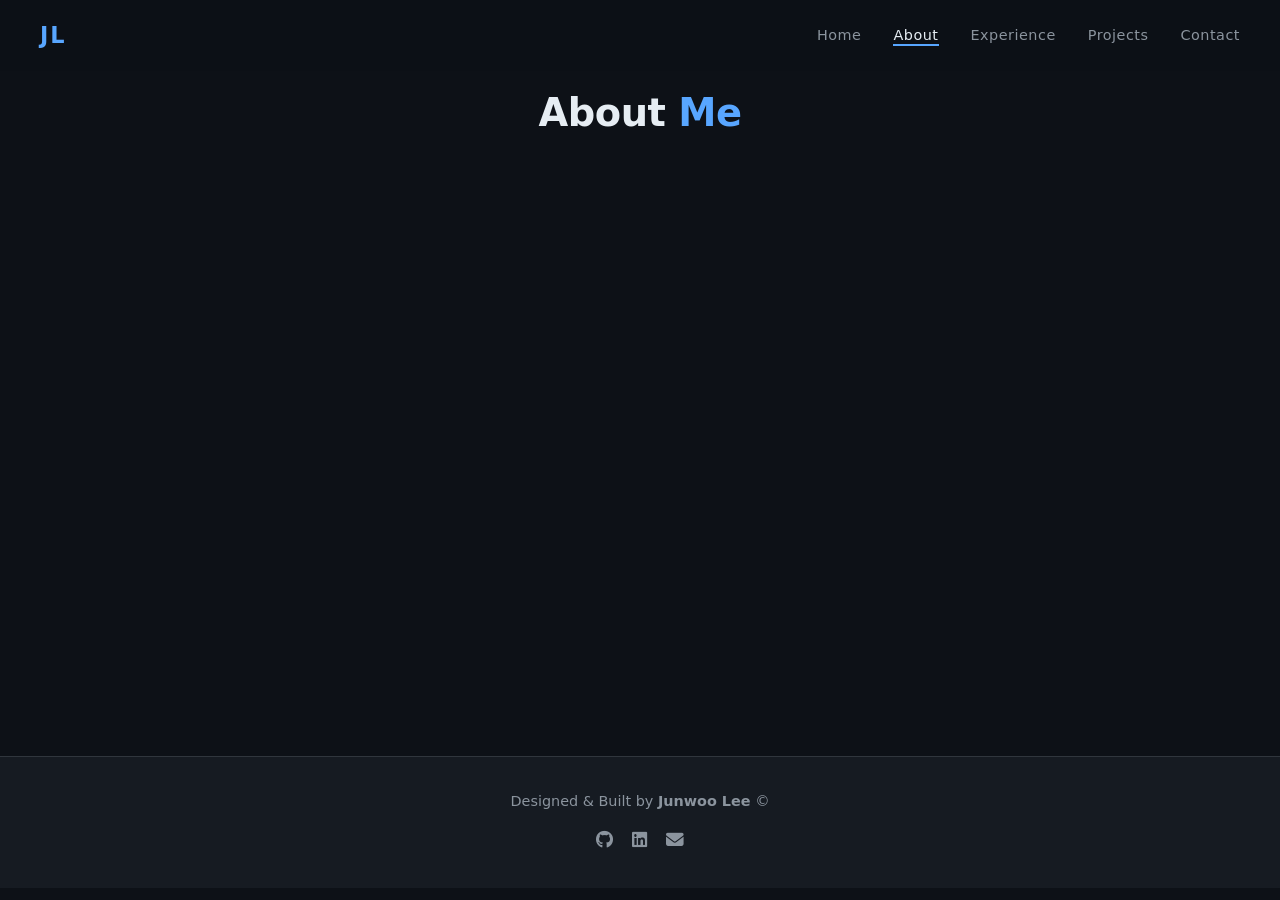
==== about.html @ 46d51d2d "Refactor to multi-page layout (about, experience, projects, contact)" ====
<!DOCTYPE html>
<html lang="en">
  <head>
    <meta charset="UTF-8" />
    <meta name="viewport" content="width=device-width, initial-scale=1.0" />
    <title>Junwoo Lee | About</title>
    <link rel="stylesheet" href="style.css" />
    <link
      rel="stylesheet"
      href="https://cdnjs.cloudflare.com/ajax/libs/font-awesome/6.5.0/css/all.min.css"
    />
  </head>
  <body>
    <!-- ──────────────── NAVBAR ──────────────── -->
    <nav id="navbar">
      <div class="nav-logo">JL</div>
      <ul class="nav-links">
        <li><a href="index.html">Home</a></li>
        <li><a href="about.html">About</a></li>
        <li><a href="experience.html">Experience</a></li>
        <li><a href="projects.html">Projects</a></li>
        <li><a href="contact.html">Contact</a></li>
      </ul>
      <button class="hamburger" id="hamburger" aria-label="Toggle menu">
        <span></span><span></span><span></span>
      </button>
    </nav>

    <!-- ──────────────── PAGE CONTENT ──────────────── -->
    <main class="page">
      <div class="container">
        <h2 class="section-title">About <span>Me</span></h2>
        <div class="about-grid reveal">
          <div class="about-avatar">
            <!-- Replace the div below with an <img> once you have a photo:      -->
            <!-- <img src="images/profile.jpg" alt="Junwoo Lee" class="avatar-img" /> -->
            <div class="avatar-placeholder">
              <i class="fa-solid fa-user"></i>
            </div>
            <a href="#" class="btn btn-primary btn-sm">Download Resume</a>
          </div>
          <div class="about-text">
            <p>
              I'm a software engineer with a passion for building products that
              live on the web. I enjoy working across the full stack, from
              designing intuitive UIs to engineering robust back-end services.
            </p>
            <p>
              When I'm not coding, you'll find me exploring new technologies,
              contributing to open-source projects, or hiking with my camera.
            </p>
            <div class="skills">
              <h3>Technologies I Work With</h3>
              <ul class="skills-list">
                <li>Python</li>
                <li>JavaScript / TypeScript</li>
                <li>React</li>
                <li>Node.js</li>
                <li>Java</li>
                <li>SQL / PostgreSQL</li>
                <li>Docker</li>
                <li>Git / CI-CD</li>
              </ul>
            </div>
          </div>
        </div>
      </div>
    </main>

    <!-- ──────────────── FOOTER ──────────────── -->
    <footer>
      <p>
        Designed &amp; Built by <strong>Junwoo Lee</strong> &copy;
        <span id="year"></span>
      </p>
      <div class="footer-socials">
        <a href="https://github.com/ericlee913" target="_blank"
          ><i class="fa-brands fa-github"></i
        ></a>
        <a href="https://linkedin.com/in/junwoolee" target="_blank"
          ><i class="fa-brands fa-linkedin"></i
        ></a>
        <a href="mailto:junwoo@example.com"
          ><i class="fa-solid fa-envelope"></i
        ></a>
      </div>
    </footer>

    <script src="script.js"></script>
  </body>
</html>
---- style.css ----
/* ════════════════════════════════════════
   ROOT & RESET
════════════════════════════════════════ */
:root {
  --bg:        #0d1117;
  --bg-alt:    #161b22;
  --card:      #1c2333;
  --border:    #30363d;
  --accent:    #58a6ff;
  --accent2:   #bc8cff;
  --text:      #e6edf3;
  --text-muted:#8b949e;
  --success:   #3fb950;
  --radius:    12px;
  --shadow:    0 4px 24px rgba(0,0,0,0.4);
  --transition:0.3s ease;
  --font:      'Segoe UI', system-ui, sans-serif;
}

*, *::before, *::after { box-sizing: border-box; margin: 0; padding: 0; }

html { scroll-behavior: smooth; font-size: 16px; }

body {
  font-family: var(--font);
  background: var(--bg);
  color: var(--text);
  line-height: 1.7;
  overflow-x: hidden;
}

a { color: var(--accent); text-decoration: none; transition: color var(--transition); }
a:hover { color: var(--accent2); }
ul { list-style: none; }
img { max-width: 100%; display: block; }

/* ════════════════════════════════════════
   UTILITIES
════════════════════════════════════════ */
.container {
  max-width: 1100px;
  margin: 0 auto;
  padding: 0 2rem;
}

.section { padding: 6rem 0; }
.section-alt { background: var(--bg-alt); }

.section-title {
  font-size: clamp(1.8rem, 4vw, 2.4rem);
  font-weight: 700;
  margin-bottom: 3rem;
  text-align: center;
  letter-spacing: -0.5px;
}
.section-title span { color: var(--accent); }

/* Buttons */
.btn {
  display: inline-flex;
  align-items: center;
  gap: 0.5rem;
  padding: 0.75rem 1.75rem;
  border-radius: 8px;
  font-weight: 600;
  font-size: 0.95rem;
  cursor: pointer;
  transition: all var(--transition);
  border: 2px solid transparent;
}
.btn-primary {
  background: var(--accent);
  color: #000;
}
.btn-primary:hover {
  background: transparent;
  border-color: var(--accent);
  color: var(--accent);
}
.btn-outline {
  background: transparent;
  border-color: var(--accent);
  color: var(--accent);
}
.btn-outline:hover {
  background: var(--accent);
  color: #000;
}
.btn-sm { padding: 0.5rem 1.2rem; font-size: 0.85rem; }

/* Reveal animation */
.reveal {
  opacity: 0;
  transform: translateY(30px);
  transition: opacity 0.6s ease, transform 0.6s ease;
}
.reveal.visible {
  opacity: 1;
  transform: translateY(0);
}

/* ════════════════════════════════════════
   NAVBAR
════════════════════════════════════════ */
#navbar {
  position: fixed;
  top: 0; left: 0; right: 0;
  z-index: 1000;
  display: flex;
  align-items: center;
  justify-content: space-between;
  padding: 1rem 2.5rem;
  background: rgba(13, 17, 23, 0.85);
  backdrop-filter: blur(10px);
  border-bottom: 1px solid transparent;
  transition: border-color var(--transition), padding var(--transition);
}
#navbar.scrolled {
  border-bottom-color: var(--border);
  padding: 0.7rem 2.5rem;
}
.nav-logo {
  font-size: 1.4rem;
  font-weight: 800;
  color: var(--accent);
  letter-spacing: 2px;
}
.nav-links {
  display: flex;
  gap: 2rem;
}
.nav-links a {
  color: var(--text-muted);
  font-weight: 500;
  font-size: 0.9rem;
  letter-spacing: 0.5px;
  position: relative;
}
.nav-links a::after {
  content: '';
  position: absolute;
  bottom: -3px; left: 0;
  width: 0; height: 2px;
  background: var(--accent);
  transition: width var(--transition);
}
.nav-links a:hover, .nav-links a.active { color: var(--text); }
.nav-links a:hover::after, .nav-links a.active::after { width: 100%; }

/* Hamburger */
.hamburger {
  display: none;
  flex-direction: column;
  gap: 5px;
  background: none;
  border: none;
  cursor: pointer;
  padding: 4px;
}
.hamburger span {
  display: block;
  width: 25px; height: 2px;
  background: var(--text);
  transition: all var(--transition);
  border-radius: 2px;
}
.hamburger.open span:nth-child(1) { transform: translateY(7px) rotate(45deg); }
.hamburger.open span:nth-child(2) { opacity: 0; }
.hamburger.open span:nth-child(3) { transform: translateY(-7px) rotate(-45deg); }

/* ════════════════════════════════════════
   HERO
════════════════════════════════════════ */
#hero {
  min-height: 100vh;
  display: flex;
  flex-direction: column;
  justify-content: center;
  align-items: flex-start;
  padding: 0 max(2rem, 8vw);
  position: relative;
  background:
    radial-gradient(ellipse 80% 60% at 50% -10%, rgba(88,166,255,0.12) 0%, transparent 70%),
    var(--bg);
}
.hero-content { max-width: 700px; }
.hero-greeting {
  color: var(--accent);
  font-size: 1.1rem;
  font-weight: 600;
  margin-bottom: 0.4rem;
  letter-spacing: 1px;
}
.hero-name {
  font-size: clamp(2.8rem, 7vw, 5rem);
  font-weight: 800;
  line-height: 1.1;
  letter-spacing: -2px;
  margin-bottom: 0.5rem;
}
.hero-title {
  font-size: clamp(1.3rem, 3vw, 2rem);
  font-weight: 500;
  color: var(--text-muted);
  min-height: 2.5rem;
  margin-bottom: 1.2rem;
}
.hero-title .cursor {
  display: inline-block;
  width: 3px;
  height: 1em;
  background: var(--accent);
  margin-left: 2px;
  animation: blink 1s step-end infinite;
  vertical-align: text-bottom;
}
@keyframes blink { 50% { opacity: 0; } }

.hero-sub {
  color: var(--text-muted);
  font-size: 1.05rem;
  max-width: 540px;
  margin-bottom: 2rem;
}
.hero-buttons { display: flex; gap: 1rem; flex-wrap: wrap; margin-bottom: 2rem; }
.hero-socials { display: flex; gap: 1.2rem; }
.hero-socials a {
  font-size: 1.4rem;
  color: var(--text-muted);
  transition: color var(--transition), transform var(--transition);
}
.hero-socials a:hover { color: var(--accent); transform: translateY(-3px); }

/* scroll hint removed — multi-page layout */

/* ════════════════════════════════════════
   MULTI-PAGE WRAPPER
════════════════════════════════════════ */
@keyframes pageIn {
  from { opacity: 0; transform: translateY(18px); }
  to   { opacity: 1; transform: translateY(0); }
}

.page {
  min-height: calc(100vh - 64px - 80px); /* viewport minus navbar & footer */
  padding: 5rem 0 4rem;
  animation: pageIn 0.45s ease both;
}

/* ════════════════════════════════════════
   ABOUT
════════════════════════════════════════ */
.about-grid {
  display: grid;
  grid-template-columns: 220px 1fr;
  gap: 4rem;
  align-items: start;
}
.about-avatar {
  display: flex;
  flex-direction: column;
  align-items: center;
  gap: 1.2rem;
}
.avatar-placeholder {
  width: 180px; height: 180px;
  border-radius: 50%;
  background: var(--card);
  border: 3px solid var(--accent);
  display: flex;
  align-items: center;
  justify-content: center;
  font-size: 5rem;
  color: var(--text-muted);
}
/* swap avatar-placeholder with <img class="avatar-img"> when you have a photo */
.avatar-img {
  width: 180px; height: 180px;
  border-radius: 50%;
  object-fit: cover;
  border: 3px solid var(--accent);
}
.about-text p { color: var(--text-muted); margin-bottom: 1rem; }
.skills h3 { font-size: 1rem; margin-bottom: 0.8rem; color: var(--text); }
.skills-list {
  display: flex;
  flex-wrap: wrap;
  gap: 0.6rem;
}
.skills-list li {
  background: var(--card);
  border: 1px solid var(--border);
  color: var(--accent);
  padding: 0.3rem 0.9rem;
  border-radius: 20px;
  font-size: 0.85rem;
  font-weight: 500;
  transition: all var(--transition);
}
.skills-list li:hover {
  background: var(--accent);
  color: #000;
  border-color: var(--accent);
}

/* ════════════════════════════════════════
   EXPERIENCE / TIMELINE
════════════════════════════════════════ */
.timeline {
  position: relative;
  padding-left: 2rem;
}
.timeline::before {
  content: '';
  position: absolute;
  left: 0; top: 0; bottom: 0;
  width: 2px;
  background: linear-gradient(to bottom, var(--accent), var(--accent2), transparent);
  border-radius: 2px;
}
.timeline-item {
  position: relative;
  margin-bottom: 2.5rem;
}
.timeline-dot {
  position: absolute;
  left: -2.45rem; top: 1.2rem;
  width: 14px; height: 14px;
  border-radius: 50%;
  background: var(--accent);
  border: 3px solid var(--bg-alt);
  box-shadow: 0 0 0 3px var(--accent);
}
.timeline-card {
  background: var(--card);
  border: 1px solid var(--border);
  border-radius: var(--radius);
  padding: 1.5rem 1.75rem;
  box-shadow: var(--shadow);
  transition: border-color var(--transition), transform var(--transition);
}
.timeline-card:hover {
  border-color: var(--accent);
  transform: translateX(4px);
}
.timeline-header {
  display: flex;
  justify-content: space-between;
  align-items: flex-start;
  flex-wrap: wrap;
  gap: 0.5rem;
  margin-bottom: 0.8rem;
}
.job-title { font-size: 1.1rem; font-weight: 700; }
.job-company { color: var(--accent); font-size: 0.9rem; margin-top: 0.2rem; }
.job-date {
  font-size: 0.82rem;
  color: var(--text-muted);
  background: var(--bg-alt);
  border: 1px solid var(--border);
  padding: 0.25rem 0.7rem;
  border-radius: 20px;
  white-space: nowrap;
}
.job-bullets {
  list-style: disc;
  padding-left: 1.2rem;
  color: var(--text-muted);
  font-size: 0.92rem;
  margin-bottom: 1rem;
}
.job-bullets li { margin-bottom: 0.4rem; }
.job-tags { display: flex; flex-wrap: wrap; gap: 0.5rem; }
.job-tags span {
  font-size: 0.78rem;
  background: rgba(88,166,255,0.1);
  color: var(--accent);
  border: 1px solid rgba(88,166,255,0.25);
  padding: 0.2rem 0.7rem;
  border-radius: 4px;
}

/* ════════════════════════════════════════
   PROJECTS
════════════════════════════════════════ */
.projects-grid {
  display: grid;
  grid-template-columns: repeat(auto-fill, minmax(260px, 1fr));
  gap: 1.5rem;
}
.project-card {
  background: var(--card);
  border: 1px solid var(--border);
  border-radius: var(--radius);
  padding: 1.5rem;
  display: flex;
  flex-direction: column;
  gap: 0.75rem;
  box-shadow: var(--shadow);
  transition: border-color var(--transition), transform var(--transition);
}
.project-card:hover {
  border-color: var(--accent);
  transform: translateY(-6px);
}
.project-top {
  display: flex;
  justify-content: space-between;
  align-items: center;
}
.project-icon { font-size: 2rem; color: var(--accent); }
.project-links { display: flex; gap: 1rem; }
.project-links a {
  font-size: 1.1rem;
  color: var(--text-muted);
  transition: color var(--transition);
}
.project-links a:hover { color: var(--accent); }
.project-card h3 { font-size: 1.05rem; font-weight: 700; }
.project-card p { color: var(--text-muted); font-size: 0.9rem; flex: 1; }
.project-tags {
  display: flex;
  flex-wrap: wrap;
  gap: 0.5rem;
  margin-top: auto;
}
.project-tags li {
  font-size: 0.78rem;
  color: var(--text-muted);
  font-family: monospace;
}
.project-tags li::before { content: '#'; color: var(--accent); margin-right: 2px; }

/* ════════════════════════════════════════
   CONTACT
════════════════════════════════════════ */
.contact-lead {
  text-align: center;
  color: var(--text-muted);
  max-width: 560px;
  margin: -1.5rem auto 3rem;
}
.contact-grid {
  display: grid;
  grid-template-columns: 1fr 1.6fr;
  gap: 3rem;
  align-items: start;
}
.contact-info { display: flex; flex-direction: column; gap: 1.5rem; }
.contact-item {
  display: flex;
  align-items: flex-start;
  gap: 1rem;
}
.contact-item > i {
  font-size: 1.3rem;
  color: var(--accent);
  margin-top: 0.15rem;
  min-width: 1.3rem;
}
.contact-item h4 { font-size: 0.85rem; color: var(--text-muted); margin-bottom: 0.15rem; }
.contact-item a, .contact-item span { font-size: 0.95rem; color: var(--text); }
.contact-item a:hover { color: var(--accent); }

/* Form */
.contact-form { display: flex; flex-direction: column; gap: 1.1rem; }
.form-group { display: flex; flex-direction: column; gap: 0.4rem; }
.form-group label { font-size: 0.85rem; color: var(--text-muted); font-weight: 500; }
.form-group input,
.form-group textarea {
  background: var(--card);
  border: 1px solid var(--border);
  border-radius: 8px;
  padding: 0.7rem 1rem;
  color: var(--text);
  font-size: 0.95rem;
  font-family: var(--font);
  resize: vertical;
  transition: border-color var(--transition);
  outline: none;
}
.form-group input:focus,
.form-group textarea:focus { border-color: var(--accent); }
.form-note {
  font-size: 0.85rem;
  color: var(--success);
  min-height: 1.2rem;
}

/* ════════════════════════════════════════
   FOOTER
════════════════════════════════════════ */
footer {
  background: var(--bg-alt);
  border-top: 1px solid var(--border);
  padding: 2rem;
  text-align: center;
  display: flex;
  flex-direction: column;
  align-items: center;
  gap: 0.8rem;
}
footer p { color: var(--text-muted); font-size: 0.9rem; }
.footer-socials { display: flex; gap: 1.2rem; }
.footer-socials a { color: var(--text-muted); font-size: 1.1rem; transition: color var(--transition); }
.footer-socials a:hover { color: var(--accent); }

/* ════════════════════════════════════════
   RESPONSIVE
════════════════════════════════════════ */
@media (max-width: 768px) {
  .hamburger { display: flex; }
  .nav-links {
    display: none;
    position: absolute;
    top: 100%; left: 0; right: 0;
    flex-direction: column;
    background: var(--bg-alt);
    border-top: 1px solid var(--border);
    padding: 1.5rem 2rem;
    gap: 1.2rem;
  }
  .nav-links.open { display: flex; }
  .nav-links a { font-size: 1rem; }

  #hero { padding: 0 1.5rem; }
  .hero-buttons { flex-direction: column; align-items: flex-start; }

  .about-grid {
    grid-template-columns: 1fr;
    gap: 2rem;
    text-align: center;
  }
  .about-avatar { align-items: center; }
  .skills-list { justify-content: center; }

  .timeline { padding-left: 1.5rem; }
  .timeline-dot { left: -1.9rem; }
  .timeline-header { flex-direction: column; }

  .contact-grid { grid-template-columns: 1fr; }
}

@media (max-width: 480px) {
  .section { padding: 4rem 0; }
  .projects-grid { grid-template-columns: 1fr; }
}
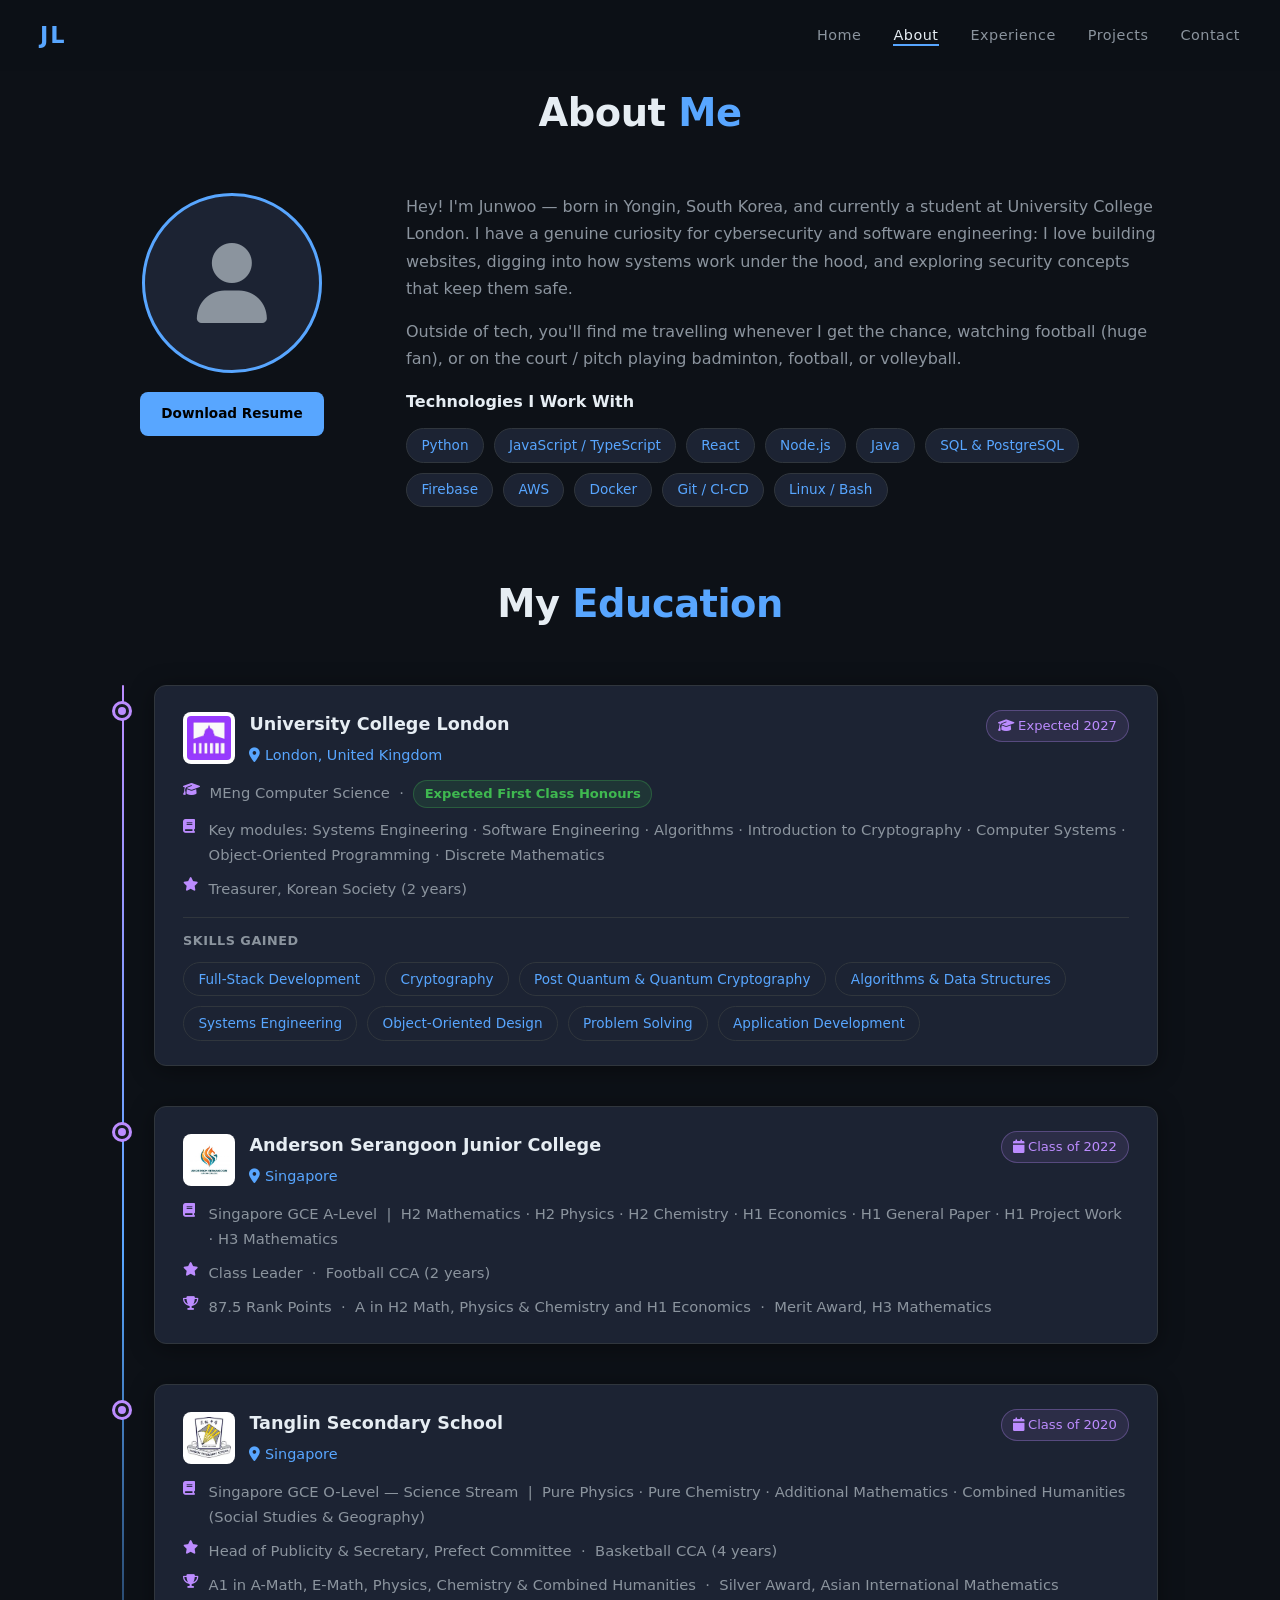
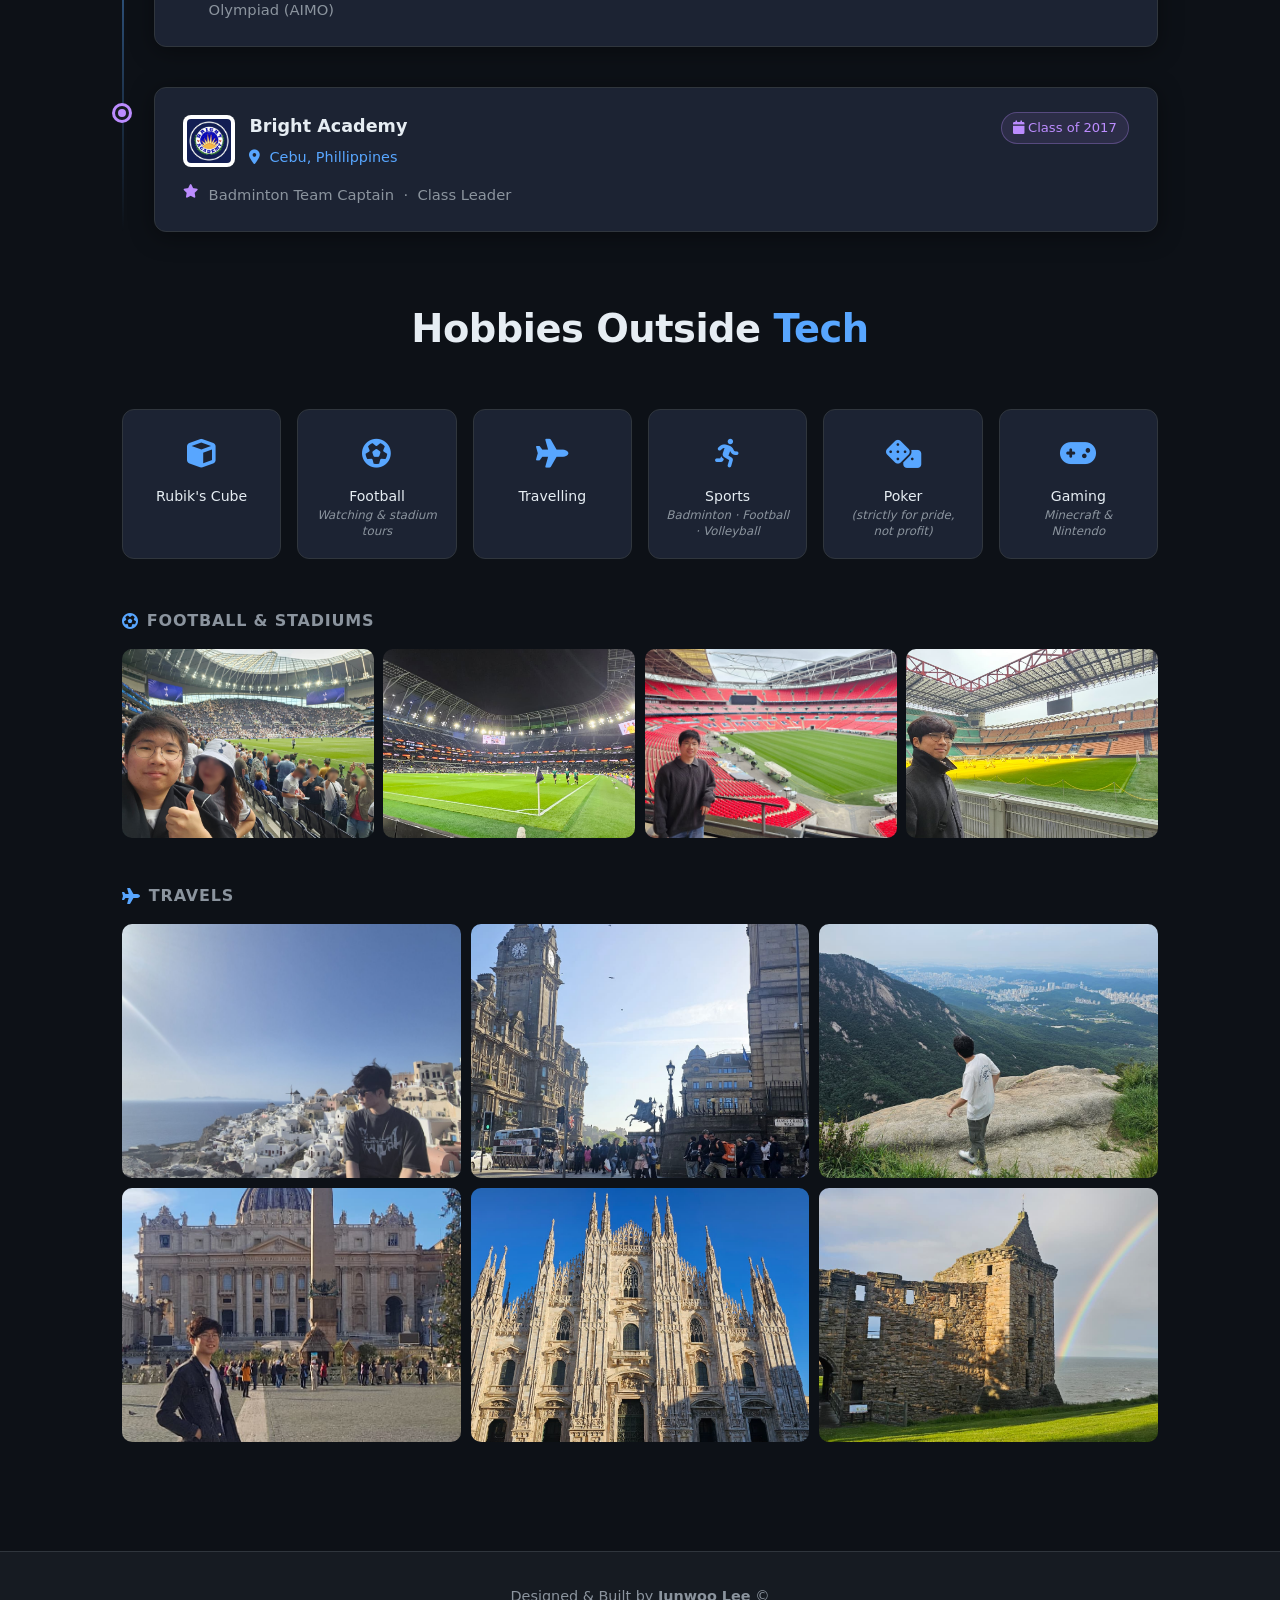
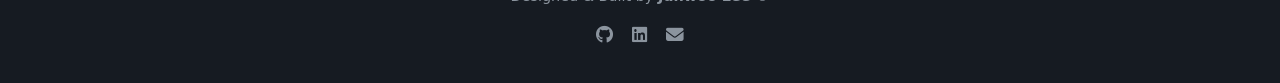
==== commit fe88291e: "Add about bio, hobbies section, education timeline with logos and real data" ====
--- a/about.html
+++ b/about.html
@@ -29,11 +29,12 @@
     <!-- ──────────────── PAGE CONTENT ──────────────── -->
     <main class="page">
       <div class="container">
+
+        <!-- ── BIO ── -->
         <h2 class="section-title">About <span>Me</span></h2>
         <div class="about-grid reveal">
           <div class="about-avatar">
-            <!-- Replace the div below with an <img> once you have a photo:      -->
-            <!-- <img src="images/profile.jpg" alt="Junwoo Lee" class="avatar-img" /> -->
+            <!-- Swap the div below for <img src="images/profile.jpg" alt="Junwoo Lee" class="avatar-img" /> -->
             <div class="avatar-placeholder">
               <i class="fa-solid fa-user"></i>
             </div>
@@ -41,13 +42,16 @@
           </div>
           <div class="about-text">
             <p>
-              I'm a software engineer with a passion for building products that
-              live on the web. I enjoy working across the full stack, from
-              designing intuitive UIs to engineering robust back-end services.
+              Hey! I'm Junwoo — born in Yongin, South Korea, and currently a
+              student at University College London. I have a genuine curiosity
+              for cybersecurity and software engineering: I love building
+              websites, digging into how systems work under the hood, and
+              exploring security concepts that keep them safe.
             </p>
             <p>
-              When I'm not coding, you'll find me exploring new technologies,
-              contributing to open-source projects, or hiking with my camera.
+              Outside of tech, you'll find me travelling whenever I get the
+              chance, watching football (huge fan), or on the court / pitch
+              playing badminton, football, or volleyball.
             </p>
             <div class="skills">
               <h3>Technologies I Work With</h3>
@@ -57,13 +61,223 @@
                 <li>React</li>
                 <li>Node.js</li>
                 <li>Java</li>
-                <li>SQL / PostgreSQL</li>
+                <li>SQL &amp; PostgreSQL</li>
+                <li>Firebase</li>
+                <li>AWS</li>
                 <li>Docker</li>
                 <li>Git / CI-CD</li>
-              </ul>
-            </div>
-          </div>
-        </div>
+                <li>Linux / Bash</li>
+              </ul>
+            </div>
+          </div>
+        </div>
+
+        <!-- ── EDUCATION ── -->
+        <h2 class="section-title" style="margin-top:4rem;">My <span>Education</span></h2>
+        <div class="timeline edu-timeline">
+
+          <!-- University College London -->
+          <div class="timeline-item reveal">
+            <div class="timeline-dot edu-dot"></div>
+            <div class="timeline-card">
+              <div class="timeline-header">
+                <div class="edu-title-row">
+                  <img src="images/university_college_london_logo.jpg" alt="UCL logo" class="edu-logo" />
+                  <div>
+                    <h3 class="job-title">University College London</h3>
+                    <p class="job-company">
+                      <i class="fa-solid fa-location-dot"></i>&nbsp;London, United Kingdom
+                    </p>
+                  </div>
+                </div>
+                <span class="job-date edu-badge">
+                  <i class="fa-solid fa-graduation-cap"></i>&nbsp;Expected 2027
+                </span>
+              </div>
+              <ul class="edu-details">
+                <li>
+                  <i class="fa-solid fa-graduation-cap"></i>
+                  <span>MEng Computer Science &nbsp;&middot;&nbsp; <span class="honour-badge">Expected First Class Honours</span></span>
+                </li>
+                <li>
+                  <i class="fa-solid fa-book"></i>
+                  <span>Key modules: Systems Engineering &middot; Software Engineering &middot; Algorithms &middot; Introduction to Cryptography &middot; Computer Systems &middot; Object-Oriented Programming &middot;  Discrete Mathematics</span>
+                </li>
+                <li>
+                  <i class="fa-solid fa-star"></i>
+                  <span>Treasurer, Korean Society (2 years)</span>
+                </li>
+              </ul>
+              <div class="edu-skills">
+                <p class="edu-skills-label">Skills Gained</p>
+                <ul class="skills-list">
+                  <li>Full-Stack Development</li>
+                  <li>Cryptography</li>
+                  <li>Post Quantum  & Quantum Cryptography</li>
+                  <li>Algorithms &amp; Data Structures</li>
+                  <li>Systems Engineering</li>
+                  <li>Object-Oriented Design</li>
+                  <li>Problem Solving</li>
+                  <li>Application Development</li>
+                </ul>
+              </div>
+            </div>
+          </div>
+
+          <!-- Anderson Serangoon JC -->
+          <div class="timeline-item reveal">
+            <div class="timeline-dot edu-dot"></div>
+            <div class="timeline-card">
+              <div class="timeline-header">
+                <div class="edu-title-row">
+                  <img src="images/Anderson_serangoon_logo.png" alt="ASRJC logo" class="edu-logo" />
+                  <div>
+                    <h3 class="job-title">Anderson Serangoon Junior College</h3>
+                    <p class="job-company">
+                      <i class="fa-solid fa-location-dot"></i>&nbsp;Singapore
+                    </p>
+                  </div>
+                </div>
+                <span class="job-date edu-badge">
+                  <i class="fa-solid fa-calendar"></i>&nbsp;Class of 2022
+                </span>
+              </div>
+              <ul class="edu-details">
+                <li>
+                  <i class="fa-solid fa-book"></i>
+                  <span>Singapore GCE A-Level &nbsp;|&nbsp; H2 Mathematics &middot; H2 Physics &middot; H2 Chemistry &middot; H1 Economics &middot; H1 General Paper &middot; H1 Project Work &middot; H3 Mathematics</span>
+                </li>
+                <li>
+                  <i class="fa-solid fa-star"></i>
+                  <span>Class Leader &nbsp;&middot;&nbsp; Football CCA (2 years)</span>
+                </li>
+                <li>
+                  <i class="fa-solid fa-trophy"></i>
+                  <span>87.5 Rank Points &nbsp;&middot;&nbsp; A in H2 Math, Physics &amp; Chemistry and H1 Economics &nbsp;&middot;&nbsp; Merit Award, H3 Mathematics</span>
+                </li>
+              </ul>
+            </div>
+          </div>
+
+          <!-- Tanglin Secondary -->
+          <div class="timeline-item reveal">
+            <div class="timeline-dot edu-dot"></div>
+            <div class="timeline-card">
+              <div class="timeline-header">
+                <div class="edu-title-row">
+                  <img src="images/Tanglin_secondary_logo.webp" alt="Tanglin logo" class="edu-logo" />
+                  <div>
+                    <h3 class="job-title">Tanglin Secondary School</h3>
+                    <p class="job-company">
+                      <i class="fa-solid fa-location-dot"></i>&nbsp;Singapore
+                    </p>
+                  </div>
+                </div>
+                <span class="job-date edu-badge">
+                  <i class="fa-solid fa-calendar"></i>&nbsp;Class of 2020
+                </span>
+              </div>
+              <ul class="edu-details">
+                <li>
+                  <i class="fa-solid fa-book"></i>
+                  <span>Singapore GCE O-Level &mdash; Science Stream &nbsp;|&nbsp; Pure Physics &middot; Pure Chemistry &middot; Additional Mathematics &middot; Combined Humanities (Social Studies &amp; Geography)</span>
+                </li>
+                <li>
+                  <i class="fa-solid fa-star"></i>
+                  <span>Head of Publicity &amp; Secretary, Prefect Committee &nbsp;&middot;&nbsp; Basketball CCA (4 years)</span>
+                </li>
+                <li>
+                  <i class="fa-solid fa-trophy"></i>
+                  <span>A1 in A-Math, E-Math, Physics, Chemistry &amp; Combined Humanities &nbsp;&middot;&nbsp; Silver Award, Asian International Mathematics Olympiad (AIMO)</span>
+                </li>
+              </ul>
+            </div>
+          </div>
+
+          <!-- Bright Academy Primary -->
+          <div class="timeline-item reveal">
+            <div class="timeline-dot edu-dot"></div>
+            <div class="timeline-card">
+              <div class="timeline-header">
+                <div class="edu-title-row">
+                  <img src="images/Bright_Academy_logo.webp" alt="Bright Academy logo" class="edu-logo" />
+                  <div>
+                    <h3 class="job-title">Bright Academy</h3>
+                    <p class="job-company">
+                      <i class="fa-solid fa-location-dot"></i>&nbsp; Cebu, Phillippines
+                    </p>
+                  </div>
+                </div>
+                <span class="job-date edu-badge">
+                  <i class="fa-solid fa-calendar"></i>&nbsp;Class of 2017
+                </span>
+              </div>
+              <ul class="edu-details">
+                <li>
+                  <i class="fa-solid fa-star"></i>
+                  <span>Badminton Team Captain &nbsp;&middot;&nbsp; Class Leader</span>
+                </li>
+              </ul>
+            </div>
+          </div>
+
+        </div>
+
+        <!-- ── HOBBIES ── -->
+        <h2 class="section-title" style="margin-top:4rem;">Hobbies Outside <span>Tech</span></h2>
+
+        <!-- Hobby icon cards -->
+        <div class="hobbies-grid reveal">
+          <div class="hobby-card">
+            <span class="hobby-icon"><i class="fa-solid fa-cube"></i></span>
+            <span class="hobby-label">Rubik's Cube</span>
+          </div>
+          <div class="hobby-card">
+            <span class="hobby-icon"><i class="fa-solid fa-futbol"></i></span>
+            <span class="hobby-label">Football<span class="hobby-note">Watching &amp; stadium tours</span></span>
+          </div>
+          <div class="hobby-card">
+            <span class="hobby-icon"><i class="fa-solid fa-plane"></i></span>
+            <span class="hobby-label">Travelling</span>
+          </div>
+          <div class="hobby-card">
+            <span class="hobby-icon"><i class="fa-solid fa-person-running"></i></span>
+            <span class="hobby-label">Sports<span class="hobby-note">Badminton · Football · Volleyball</span></span>
+          </div>
+          <div class="hobby-card">
+            <span class="hobby-icon"><i class="fa-solid fa-dice"></i></span>
+            <span class="hobby-label">Poker<span class="hobby-note">(strictly for pride, not profit)</span></span>
+          </div>
+          <div class="hobby-card">
+            <span class="hobby-icon"><i class="fa-solid fa-gamepad"></i></span>
+            <span class="hobby-label">Gaming<span class="hobby-note">Minecraft &amp; Nintendo</span></span>
+          </div>
+        </div>
+
+        <!-- Football & Stadiums photos -->
+        <div class="hobby-photo-section reveal">
+          <h3 class="hobby-category-title"><i class="fa-solid fa-futbol"></i> Football &amp; Stadiums</h3>
+          <div class="hobby-photo-grid">
+            <div class="hobby-photo-wrap"><img src="images/travel_6.jpeg" alt="Watching football" /></div>
+            <div class="hobby-photo-wrap"><img src="images/travel_9.jpeg" alt="Watching football" /></div>
+            <div class="hobby-photo-wrap"><img src="images/travel_5.jpeg" alt="Football stadium" /></div>
+            <div class="hobby-photo-wrap"><img src="images/travel_7.jpeg" alt="Football stadium" /></div>
+          </div>
+        </div>
+
+        <!-- Travel photos -->
+        <div class="hobby-photo-section reveal">
+          <h3 class="hobby-category-title"><i class="fa-solid fa-plane"></i> Travels</h3>
+          <div class="hobby-photo-grid hobby-photo-grid--wide">
+            <div class="hobby-photo-wrap"><img src="images/travel_1.jpeg" alt="Travel" /></div>
+            <div class="hobby-photo-wrap"><img src="images/travel_2.jpeg" alt="Travel" /></div>
+            <div class="hobby-photo-wrap"><img src="images/travel_3.jpeg" alt="Travel" /></div>
+            <div class="hobby-photo-wrap"><img src="images/travel_4.jpeg" alt="Travel" /></div>
+            <div class="hobby-photo-wrap"><img src="images/travel_8.jpeg" alt="Travel" /></div>
+            <div class="hobby-photo-wrap"><img src="images/travel_10.jpeg" alt="Travel" /></div>
+          </div>
+        </div>
+
       </div>
     </main>
 
--- a/style.css
+++ b/style.css
@@ -88,13 +88,18 @@
 }
 .btn-sm { padding: 0.5rem 1.2rem; font-size: 0.85rem; }
 
-/* Reveal animation */
+/* Reveal animation
+   Content is visible by default.
+   When JS runs it adds .js-animate to <body>, which re-hides elements
+   so the IntersectionObserver can fade them in cleanly. */
 .reveal {
+  transition: opacity 0.6s ease, transform 0.6s ease;
+}
+body.js-animate .reveal {
   opacity: 0;
-  transform: translateY(30px);
-  transition: opacity 0.6s ease, transform 0.6s ease;
-}
-.reveal.visible {
+  transform: translateY(28px);
+}
+body.js-animate .reveal.visible {
   opacity: 1;
   transform: translateY(0);
 }
@@ -176,14 +181,15 @@
   display: flex;
   flex-direction: column;
   justify-content: center;
-  align-items: flex-start;
+  align-items: center;
+  text-align: center;
   padding: 0 max(2rem, 8vw);
   position: relative;
   background:
     radial-gradient(ellipse 80% 60% at 50% -10%, rgba(88,166,255,0.12) 0%, transparent 70%),
     var(--bg);
 }
-.hero-content { max-width: 700px; }
+.hero-content { max-width: 720px; text-align: center; }
 .hero-greeting {
   color: var(--accent);
   font-size: 1.1rem;
@@ -222,8 +228,8 @@
   max-width: 540px;
   margin-bottom: 2rem;
 }
-.hero-buttons { display: flex; gap: 1rem; flex-wrap: wrap; margin-bottom: 2rem; }
-.hero-socials { display: flex; gap: 1.2rem; }
+.hero-buttons { display: flex; gap: 1rem; flex-wrap: wrap; margin-bottom: 2rem; justify-content: center; }
+.hero-socials { display: flex; gap: 1.2rem; justify-content: center; }
 .hero-socials a {
   font-size: 1.4rem;
   color: var(--text-muted);
@@ -246,6 +252,112 @@
   padding: 5rem 0 4rem;
   animation: pageIn 0.45s ease both;
 }
+
+/* ════════════════════════════════════════
+   HERO FLOATING BACKGROUND IMAGES
+════════════════════════════════════════ */
+.hero-bg-images {
+  position: absolute;
+  inset: 0;
+  overflow: hidden;
+  pointer-events: none;
+  z-index: 0;
+}
+
+.bg-img {
+  position: absolute;
+  border-radius: 16px;
+  opacity: 0.50;
+  filter:  grayscale(30%);
+  width: 280px;
+  height: auto;
+  will-change: transform;
+}
+
+/* individual placement & animation
+   Left column:  Conni (top) · C_coursework (mid) · travel_5 (bottom)
+   Right column: travel_3 (top) · sys_eng (mid) · harbour_marine (bottom)
+   Center edges: travel_1 (top-center) · travel_2 (bottom-center)        */
+
+.bg-img--1 {          /* Conni — portrait */
+  width: 220px;
+  top: 5%;
+  left: 1%;
+  transform: rotate(-6deg);
+  animation: floatA 14s ease-in-out infinite;
+}
+.bg-img--2 {          /* harbour_marine — bottom-right */
+  width: 420px;
+  top: 62%;
+  right: 1%;
+  transform: rotate(4deg);
+  animation: floatB 17s ease-in-out infinite;
+}
+.bg-img--3 {          /* travel_3 — top-right */
+  width: 320px;
+  top: 5%;
+  right: 1%;
+  transform: rotate(5deg);
+  animation: floatC 13s ease-in-out infinite;
+}
+.bg-img--4 {          /* travel_5 — bottom-left */
+  width: 320px;
+  top: 62%;
+  left: 1%;
+  transform: rotate(-4deg);
+  animation: floatA 16s ease-in-out infinite reverse;
+}
+.bg-img--5 {          /* sys_eng — mid-right */
+  width: 380px;
+  top: 33%;
+  right: 1%;
+  transform: rotate(-3deg);
+  animation: floatD 18s ease-in-out infinite;
+}
+.bg-img--6 {          /* C_coursework — top-left, next to Conni */
+  width: 300px;
+  top: 8%;
+  left: 20%;
+  transform: rotate(6deg);
+  animation: floatB 15s ease-in-out infinite reverse;
+}
+.bg-img--7 {          /* travel_2 — portrait, bottom-center pushed to side */
+  width: 190px;
+  bottom: 2%;
+  left: 20%;
+  transform: rotate(3deg);
+  animation: floatC 16s ease-in-out infinite reverse;
+}
+.bg-img--8 {          /* travel_1 — portrait, top-center pushed to side */
+  width: 190px;
+  top: 2%;
+  right: 20%;
+  transform: rotate(-5deg);
+  animation: floatD 14s ease-in-out infinite reverse;
+}
+
+@keyframes floatA {
+  0%, 100% { transform: rotate(-6deg) translateY(0px)   translateX(0px);  }
+  33%       { transform: rotate(-4deg) translateY(-14px) translateX(6px);  }
+  66%       { transform: rotate(-8deg) translateY(8px)  translateX(-5px); }
+}
+@keyframes floatB {
+  0%, 100% { transform: rotate(4deg)  translateY(0px)   translateX(0px);  }
+  40%       { transform: rotate(6deg)  translateY(12px)  translateX(-7px); }
+  70%       { transform: rotate(2deg)  translateY(-10px) translateX(5px);  }
+}
+@keyframes floatC {
+  0%, 100% { transform: rotate(5deg)  translateY(0px)   translateX(0px);  }
+  50%       { transform: rotate(3deg)  translateY(-16px) translateX(8px);  }
+}
+@keyframes floatD {
+  0%, 100% { transform: rotate(-3deg) translateY(0px)   translateX(0px);  }
+  45%       { transform: rotate(-5deg) translateY(14px)  translateX(-6px); }
+  80%       { transform: rotate(-1deg) translateY(-8px)  translateX(4px);  }
+}
+
+/* make sure hero text sits above the images */
+.hero-content { position: relative; z-index: 1; }
 
 /* ════════════════════════════════════════
    ABOUT
@@ -488,6 +600,160 @@
 }
 
 /* ════════════════════════════════════════
+   EDUCATION TIMELINE
+════════════════════════════════════════ */
+.edu-timeline::before {
+  background: linear-gradient(to bottom, var(--accent2), var(--accent), transparent);
+}
+.edu-dot {
+  background: var(--accent2) !important;
+  box-shadow: 0 0 0 3px var(--accent2) !important;
+}
+.edu-badge {
+  background: rgba(188,140,255,0.1);
+  border-color: rgba(188,140,255,0.3);
+  color: var(--accent2);
+}
+.edu-details {
+  list-style: none;
+  padding: 0;
+  display: flex;
+  flex-direction: column;
+  gap: 0.55rem;
+  margin-top: 0.6rem;
+}
+.edu-details li {
+  display: flex;
+  align-items: flex-start;
+  gap: 0.6rem;
+  font-size: 0.92rem;
+  color: var(--text-muted);
+}
+.edu-details li i {
+  color: var(--accent2);
+  margin-top: 0.18rem;
+  min-width: 1rem;
+  font-size: 0.85rem;
+}
+.edu-skills {
+  margin-top: 1rem;
+  padding-top: 0.8rem;
+  border-top: 1px solid var(--border);
+}
+.edu-skills-label {
+  font-size: 0.8rem;
+  color: var(--text-muted);
+  font-weight: 600;
+  letter-spacing: 0.5px;
+  text-transform: uppercase;
+  margin-bottom: 0.6rem;
+}
+.honour-badge {
+  display: inline-block;
+  background: rgba(63,185,80,0.12);
+  color: var(--success);
+  border: 1px solid rgba(63,185,80,0.3);
+  border-radius: 20px;
+  padding: 0.1rem 0.65rem;
+  font-size: 0.82rem;
+  font-weight: 600;
+}
+.edu-title-row {
+  display: flex;
+  align-items: center;
+  gap: 0.9rem;
+}
+.edu-logo {
+  width: 52px;
+  height: 52px;
+  object-fit: contain;
+  border-radius: 8px;
+  background: #fff;
+  padding: 4px;
+  flex-shrink: 0;
+}
+
+/* ════════════════════════════════════════
+   HOBBIES
+════════════════════════════════════════ */
+.hobbies-grid {
+  display: grid;
+  grid-template-columns: repeat(auto-fill, minmax(155px, 1fr));
+  gap: 1rem;
+  margin-bottom: 3rem;
+}
+.hobby-card {
+  background: var(--card);
+  border: 1px solid var(--border);
+  border-radius: 12px;
+  padding: 1.2rem 1rem;
+  display: flex;
+  flex-direction: column;
+  align-items: center;
+  gap: 0.55rem;
+  text-align: center;
+  transition: border-color var(--transition), transform var(--transition);
+}
+.hobby-card:hover {
+  border-color: var(--accent);
+  transform: translateY(-3px);
+}
+.hobby-icon {
+  font-size: 1.8rem;
+  color: var(--accent);
+}
+.hobby-label {
+  font-size: 0.88rem;
+  font-weight: 500;
+  color: var(--text);
+  line-height: 1.3;
+}
+.hobby-note {
+  display: block;
+  font-size: 0.74rem;
+  color: var(--text-muted);
+  font-style: italic;
+  margin-top: 0.15rem;
+}
+.hobby-photo-section {
+  margin-bottom: 2.8rem;
+}
+.hobby-category-title {
+  font-size: 1rem;
+  font-weight: 600;
+  color: var(--text-muted);
+  text-transform: uppercase;
+  letter-spacing: 0.05em;
+  margin-bottom: 0.9rem;
+  display: flex;
+  align-items: center;
+  gap: 0.5rem;
+}
+.hobby-category-title i { color: var(--accent); }
+.hobby-photo-grid {
+  display: grid;
+  grid-template-columns: repeat(4, 1fr);
+  gap: 0.6rem;
+}
+.hobby-photo-grid--wide {
+  grid-template-columns: repeat(3, 1fr);
+}
+.hobby-photo-wrap {
+  border-radius: 10px;
+  overflow: hidden;
+  aspect-ratio: 4 / 3;
+  background: var(--card);
+}
+.hobby-photo-wrap img {
+  width: 100%;
+  height: 100%;
+  object-fit: cover;
+  display: block;
+  transition: transform 0.4s ease;
+}
+.hobby-photo-wrap:hover img { transform: scale(1.06); }
+
+/* ════════════════════════════════════════
    FOOTER
 ════════════════════════════════════════ */
 footer {
@@ -524,7 +790,7 @@
   .nav-links a { font-size: 1rem; }
 
   #hero { padding: 0 1.5rem; }
-  .hero-buttons { flex-direction: column; align-items: flex-start; }
+  .hero-buttons { flex-direction: column; align-items: center; }
 
   .about-grid {
     grid-template-columns: 1fr;
@@ -539,6 +805,9 @@
   .timeline-header { flex-direction: column; }
 
   .contact-grid { grid-template-columns: 1fr; }
+
+  .hobby-photo-grid { grid-template-columns: repeat(2, 1fr); }
+  .hobby-photo-grid--wide { grid-template-columns: repeat(2, 1fr); }
 }
 
 @media (max-width: 480px) {
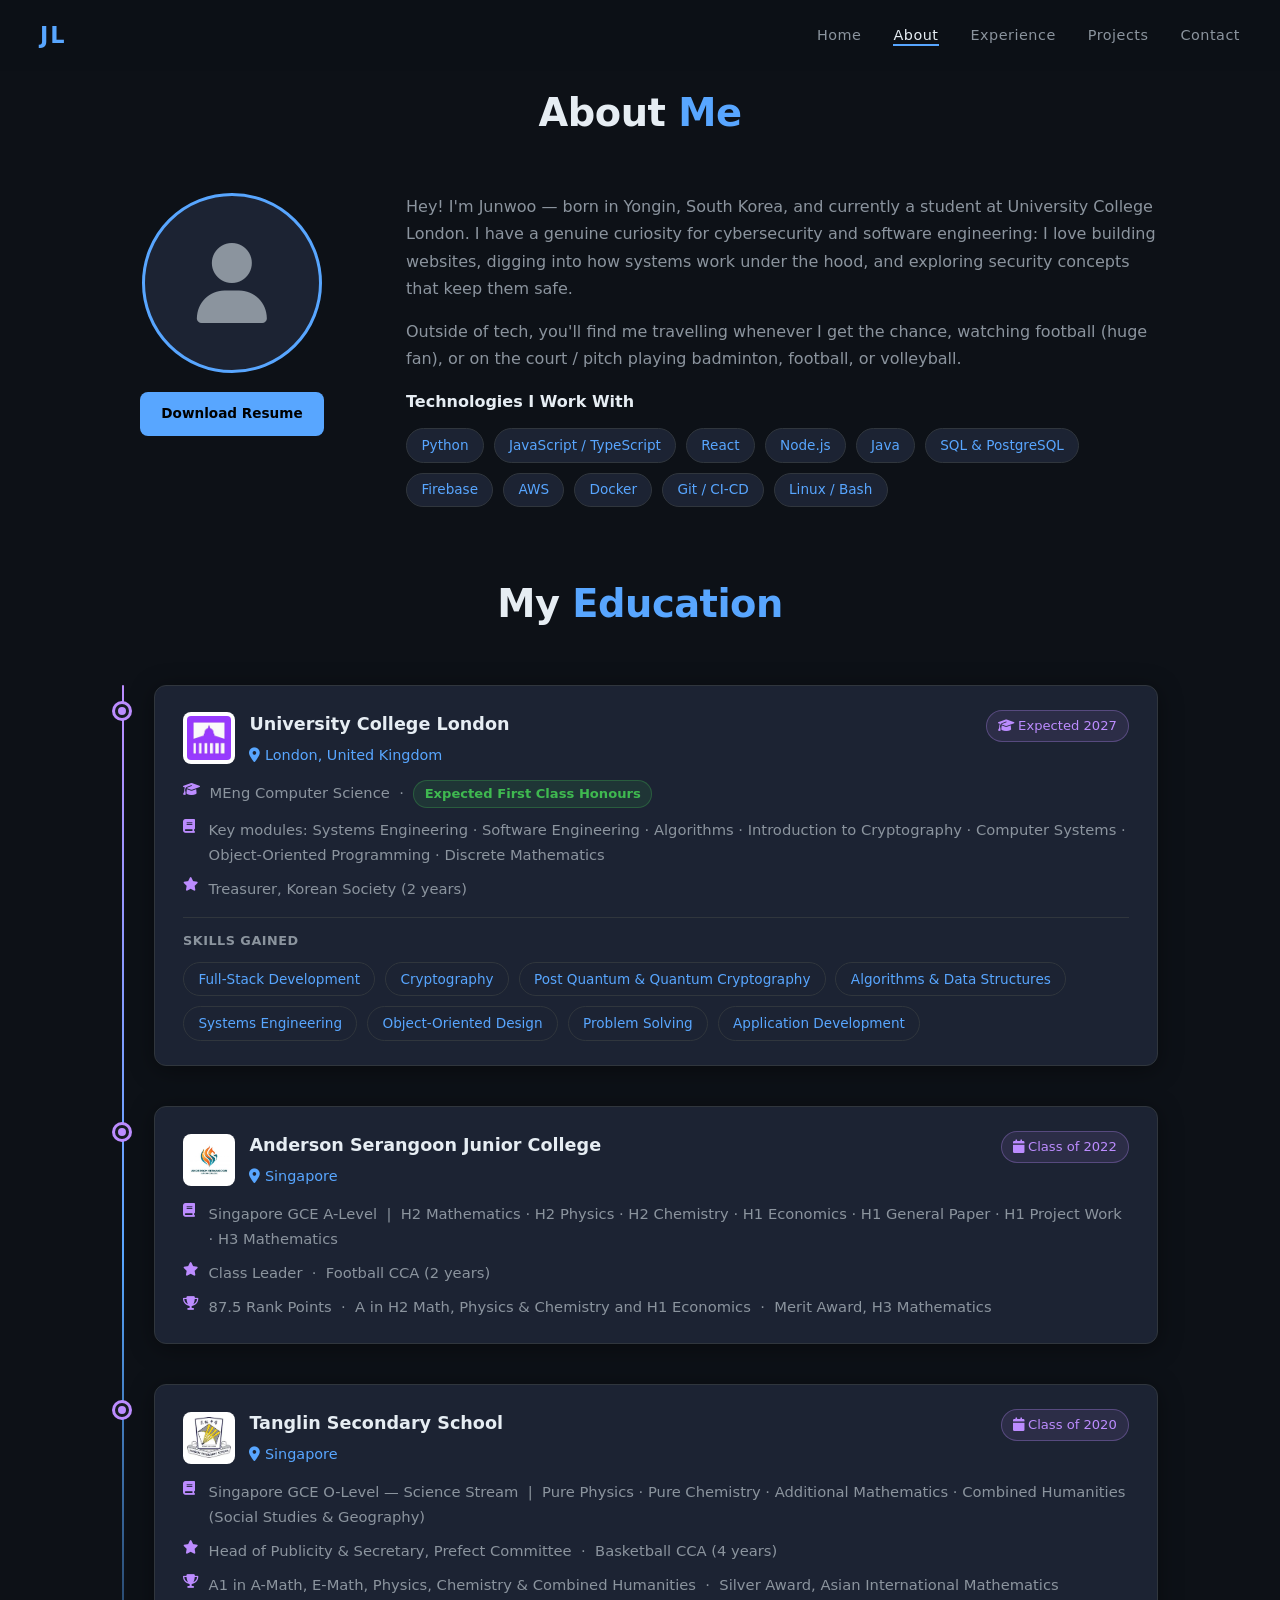
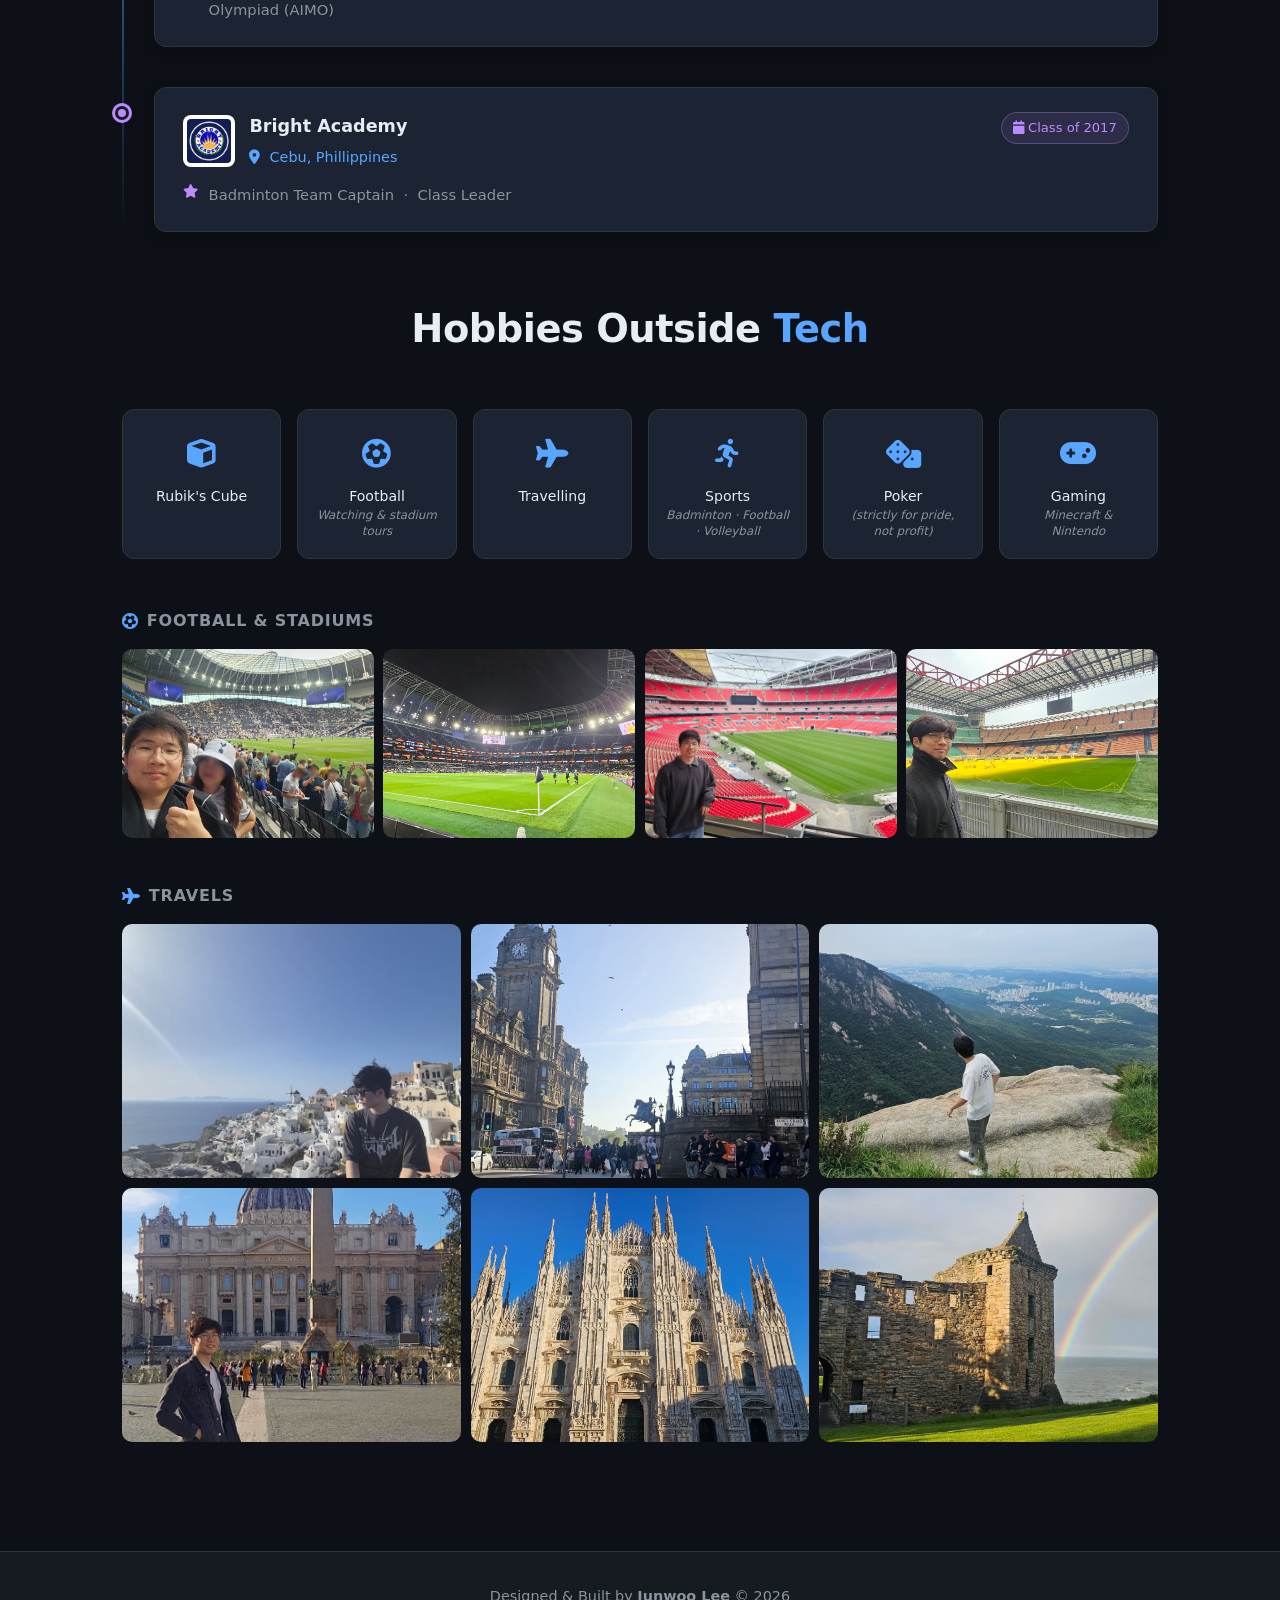
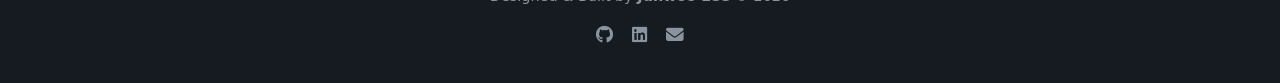
==== commit bcb63d87: "Add experience page with full-screen panels, update email and LinkedIn" ====
--- a/about.html
+++ b/about.html
@@ -291,10 +291,10 @@
         <a href="https://github.com/ericlee913" target="_blank"
           ><i class="fa-brands fa-github"></i
         ></a>
-        <a href="https://linkedin.com/in/junwoolee" target="_blank"
+        <a href="https://www.linkedin.com/in/junwoo-leee/" target="_blank"
           ><i class="fa-brands fa-linkedin"></i
         ></a>
-        <a href="mailto:junwoo@example.com"
+        <a href="mailto:ljunwoo33@gmail.com"
           ><i class="fa-solid fa-envelope"></i
         ></a>
       </div>
--- a/style.css
+++ b/style.css
@@ -490,6 +490,167 @@
   border: 1px solid rgba(88,166,255,0.25);
   padding: 0.2rem 0.7rem;
   border-radius: 4px;
+}
+
+/* ════════════════════════════════════════
+   EXPERIENCE CARDS (clickable)
+════════════════════════════════════════ */
+.exp-card {
+  cursor: pointer;
+  transition: border-color var(--transition), box-shadow var(--transition), transform var(--transition);
+}
+.exp-card:hover {
+  border-color: var(--accent);
+  box-shadow: 0 0 0 1px var(--accent);
+  transform: translateX(4px);
+}
+.exp-header-right {
+  display: flex;
+  align-items: center;
+  gap: 0.7rem;
+  flex-shrink: 0;
+}
+.exp-arrow {
+  color: var(--text-muted);
+  font-size: 0.85rem;
+  transition: transform 0.25s ease, color 0.2s;
+  flex-shrink: 0;
+}
+.exp-card:hover .exp-arrow {
+  transform: translateX(4px);
+  color: var(--accent);
+}
+/* IXN dot & badge */
+.timeline-dot.ixn-dot {
+  background: var(--accent2);
+  box-shadow: 0 0 0 4px rgba(188,140,255,0.2);
+}
+.ixn-badge {
+  font-size: 0.78rem;
+  background: rgba(188,140,255,0.12);
+  color: var(--accent2);
+  border: 1px solid rgba(188,140,255,0.3);
+  padding: 0.25rem 0.7rem;
+  border-radius: 20px;
+  white-space: nowrap;
+}
+
+/* ════════════════════════════════════════
+   EXPERIENCE FULL-SCREEN PANEL
+════════════════════════════════════════ */
+.exp-panel {
+  position: fixed;
+  inset: 0;
+  background: var(--bg);
+  z-index: 999; /* below navbar (1000) so navbar stays on top */
+  overflow-y: auto;
+  transform: translateY(100%);
+  transition: transform 0.5s cubic-bezier(0.4, 0, 0.2, 1);
+}
+.exp-panel.is-active {
+  transform: translateY(0);
+}
+/* sticky top bar accounts for the fixed navbar height (~64px) */
+.exp-panel-topbar {
+  position: sticky;
+  top: 0;
+  z-index: 10;
+  background: rgba(13,17,23,0.92);
+  backdrop-filter: blur(10px);
+  border-bottom: 1px solid var(--border);
+  padding: 68px 2.5rem 0.9rem;  /* 68px pushes content below navbar */
+}
+.exp-panel-back {
+  display: inline-flex;
+  align-items: center;
+  gap: 0.5rem;
+  background: none;
+  border: 1px solid var(--border);
+  color: var(--text-muted);
+  font-size: 0.88rem;
+  padding: 0.4rem 0.9rem;
+  border-radius: 6px;
+  cursor: pointer;
+  transition: border-color var(--transition), color var(--transition);
+}
+.exp-panel-back:hover {
+  border-color: var(--accent);
+  color: var(--accent);
+}
+.exp-panel-body {
+  padding: 3rem 0 5rem;
+}
+.exp-panel-hero {
+  margin-bottom: 2.5rem;
+}
+.exp-panel-title {
+  font-size: clamp(1.8rem, 4vw, 2.6rem);
+  font-weight: 800;
+  margin: 0.5rem 0 0.4rem;
+  line-height: 1.15;
+}
+.exp-panel-company {
+  color: var(--accent);
+  font-size: 1rem;
+  margin-bottom: 1rem;
+}
+.exp-panel-divider {
+  border: none;
+  border-top: 1px solid var(--border);
+  margin: 2rem 0;
+}
+.exp-panel-section {
+  font-size: 0.8rem;
+  font-weight: 700;
+  letter-spacing: 0.08em;
+  text-transform: uppercase;
+  color: var(--text-muted);
+  margin: 2rem 0 0.8rem;
+}
+.exp-panel-text {
+  color: var(--text-muted);
+  font-size: 0.97rem;
+  line-height: 1.8;
+}
+.exp-panel-bullets {
+  margin-top: 0.4rem;
+}
+/* photo grid inside panel */
+.exp-panel-photos {
+  display: grid;
+  grid-template-columns: repeat(auto-fill, minmax(220px, 1fr));
+  gap: 0.8rem;
+  margin-top: 0.6rem;
+}
+.exp-panel-photo {
+  border-radius: 10px;
+  overflow: hidden;
+  aspect-ratio: 4/3;
+  background: var(--card);
+}
+.exp-panel-photo img {
+  width: 100%;
+  height: 100%;
+  object-fit: cover;
+  display: block;
+  transition: transform 0.4s ease;
+}
+.exp-panel-photo:hover img { transform: scale(1.05); }
+/* IXN sub-cards inside panel */
+.ixn-sub-card {
+  background: var(--card);
+  border: 1px solid var(--border);
+  border-radius: var(--radius);
+  padding: 1.2rem 1.4rem;
+  margin-bottom: 1rem;
+}
+.ixn-sub-header {
+  display: flex;
+  justify-content: space-between;
+  align-items: flex-start;
+  flex-wrap: wrap;
+  gap: 0.5rem;
+  margin-bottom: 0.8rem;
 }
 
 /* ════════════════════════════════════════
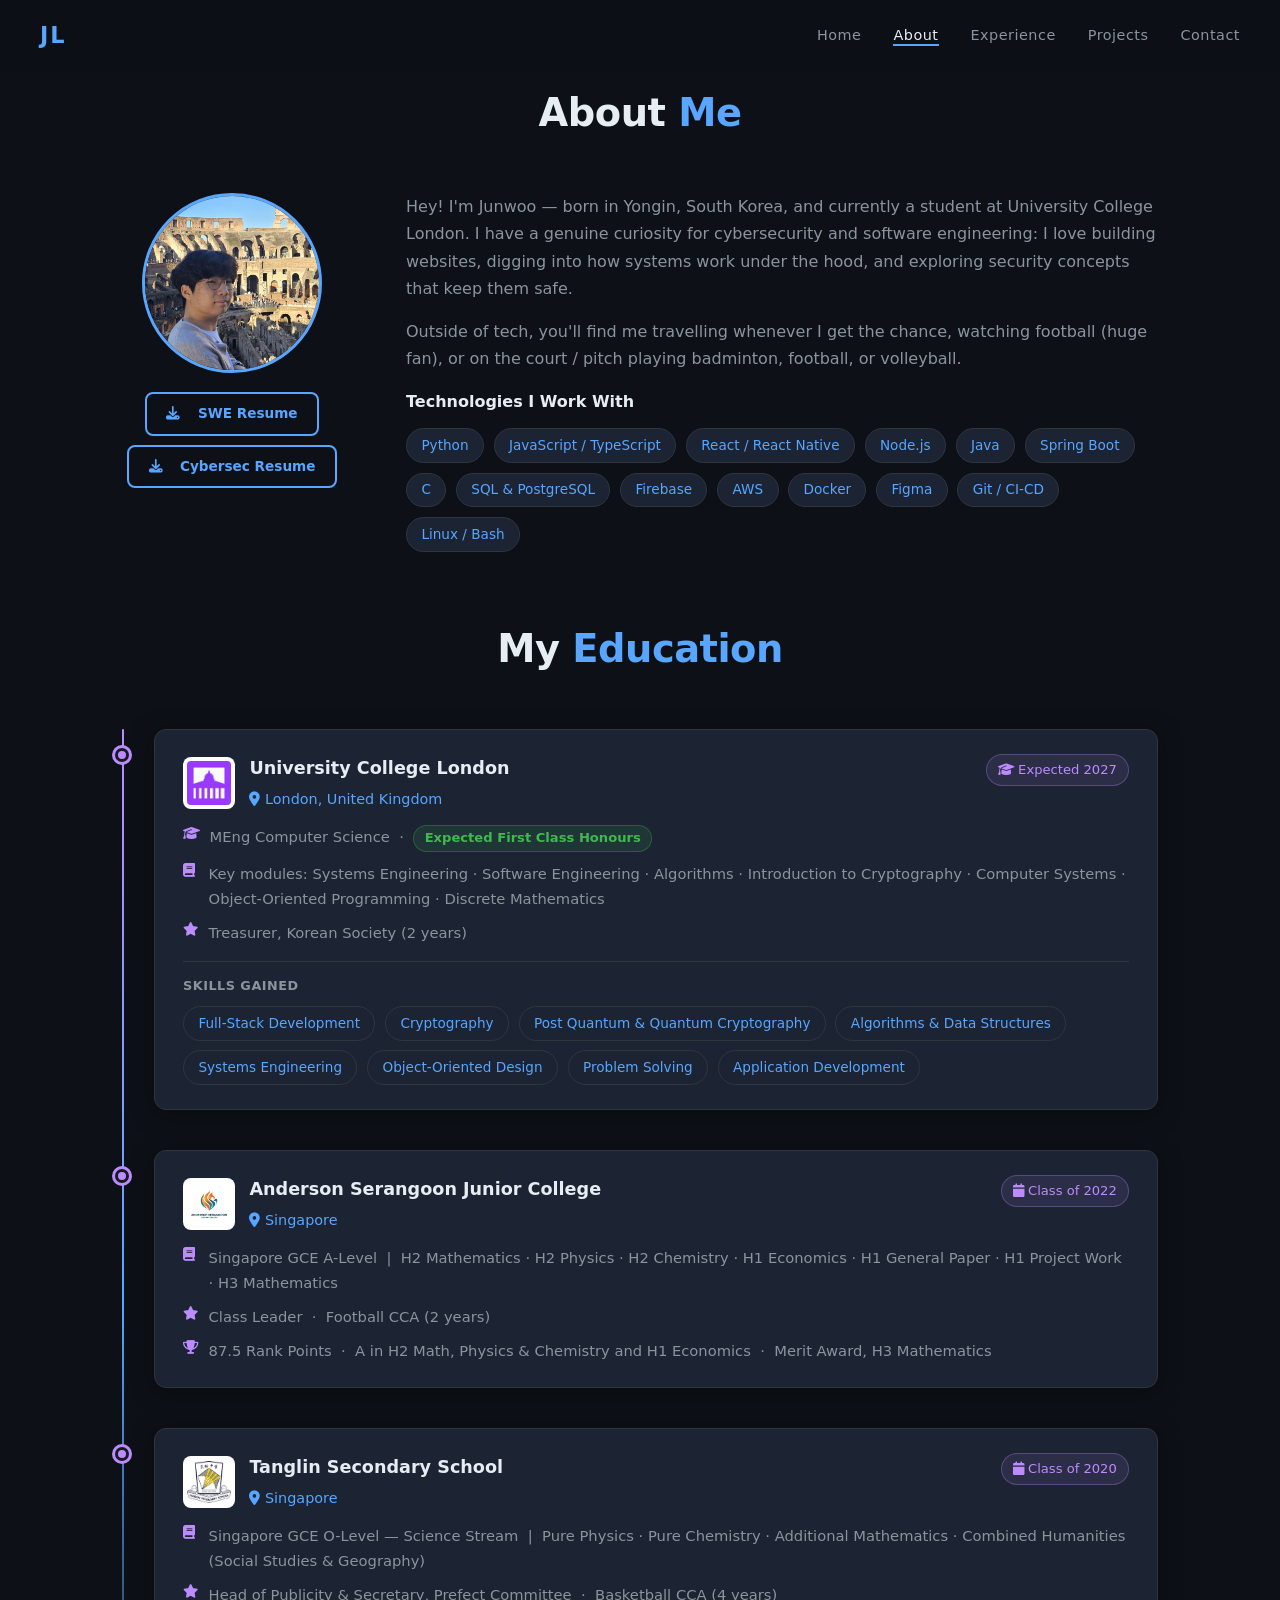
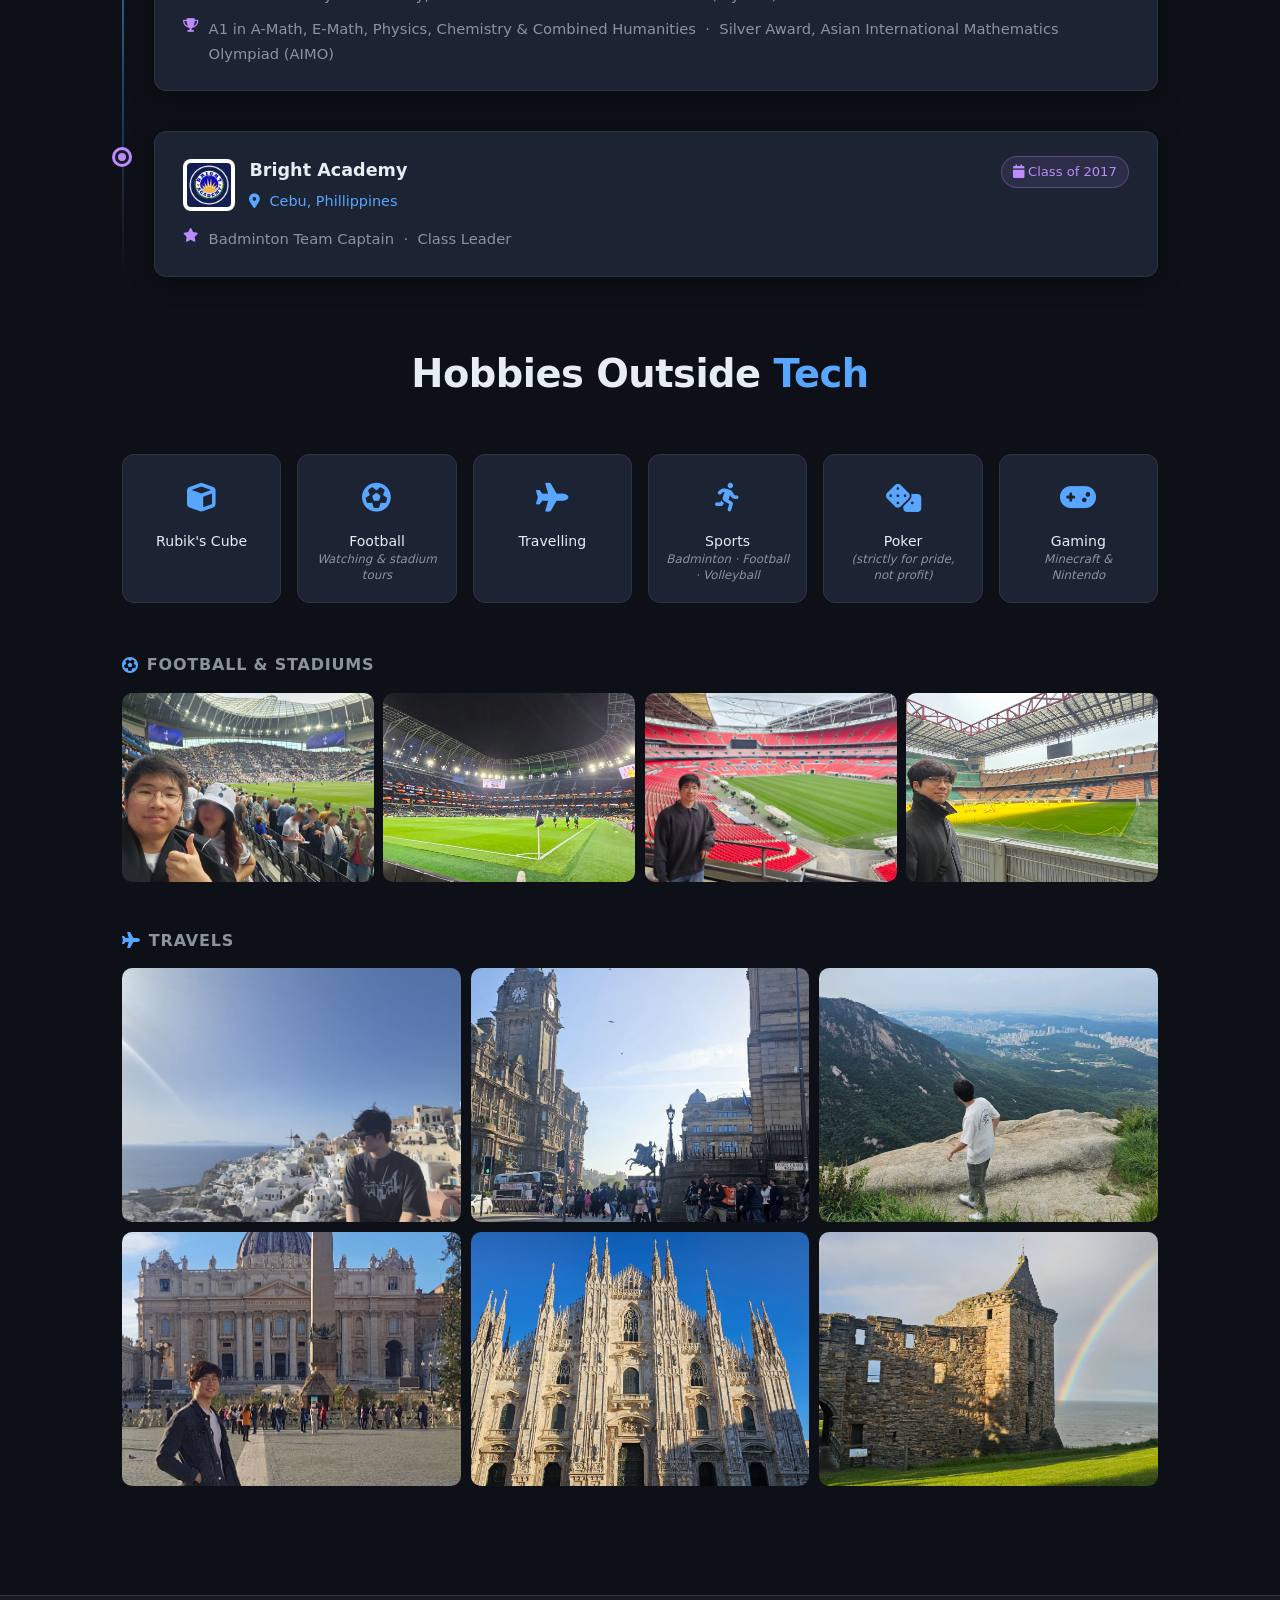
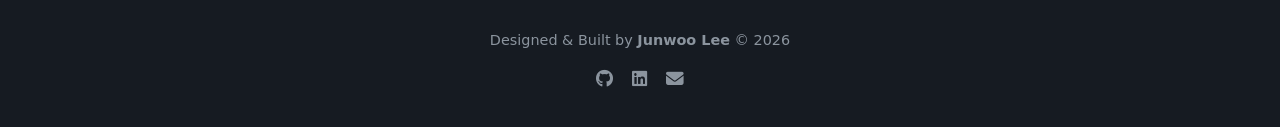
==== commit dc79cc22: "Complete portfolio overhaul: projects page with panels, all experience photos, headshot, dual resume" ====
--- a/about.html
+++ b/about.html
@@ -34,11 +34,11 @@
         <h2 class="section-title">About <span>Me</span></h2>
         <div class="about-grid reveal">
           <div class="about-avatar">
-            <!-- Swap the div below for <img src="images/profile.jpg" alt="Junwoo Lee" class="avatar-img" /> -->
-            <div class="avatar-placeholder">
-              <i class="fa-solid fa-user"></i>
-            </div>
-            <a href="#" class="btn btn-primary btn-sm">Download Resume</a>
+            <img src="images/Eric.jpg" alt="Junwoo Lee" class="avatar-img" />
+            <div class="about-resume-btns">
+              <a href="Resume_SWE.pdf" target="_blank" rel="noopener" class="btn btn-outline btn-sm"><i class="fa-solid fa-download"></i>&nbsp; SWE Resume</a>
+              <a href="Resume_Cybersecurity.pdf" target="_blank" rel="noopener" class="btn btn-outline btn-sm"><i class="fa-solid fa-download"></i>&nbsp; Cybersec Resume</a>
+            </div>
           </div>
           <div class="about-text">
             <p>
@@ -58,13 +58,16 @@
               <ul class="skills-list">
                 <li>Python</li>
                 <li>JavaScript / TypeScript</li>
-                <li>React</li>
+                <li>React / React Native</li>
                 <li>Node.js</li>
                 <li>Java</li>
+                <li>Spring Boot</li>
+                <li>C</li>
                 <li>SQL &amp; PostgreSQL</li>
                 <li>Firebase</li>
                 <li>AWS</li>
                 <li>Docker</li>
+                <li>Figma</li>
                 <li>Git / CI-CD</li>
                 <li>Linux / Bash</li>
               </ul>
--- a/style.css
+++ b/style.css
@@ -392,6 +392,13 @@
   object-fit: cover;
   border: 3px solid var(--accent);
 }
+.about-resume-btns {
+  display: flex;
+  flex-direction: column;
+  gap: 0.6rem;
+  width: 100%;
+  align-items: center;
+}
 .about-text p { color: var(--text-muted); margin-bottom: 1rem; }
 .skills h3 { font-size: 1rem; margin-bottom: 0.8rem; color: var(--text); }
 .skills-list {
@@ -520,6 +527,16 @@
   transform: translateX(4px);
   color: var(--accent);
 }
+/* Preview bullets shown on the card before clicking */
+.card-preview {
+  list-style: disc;
+  padding-left: 1.2rem;
+  margin: 0.7rem 0 0.8rem;
+  color: var(--text-muted);
+  font-size: 0.88rem;
+  line-height: 1.6;
+}
+.card-preview li { margin-bottom: 0.2rem; }
 /* IXN dot & badge */
 .timeline-dot.ixn-dot {
   background: var(--accent2);
@@ -617,25 +634,105 @@
 }
 /* photo grid inside panel */
 .exp-panel-photos {
-  display: grid;
-  grid-template-columns: repeat(auto-fill, minmax(220px, 1fr));
-  gap: 0.8rem;
+  display: flex;
+  flex-direction: column;
+  gap: 1.2rem;
   margin-top: 0.6rem;
 }
 .exp-panel-photo {
   border-radius: 10px;
   overflow: hidden;
-  aspect-ratio: 4/3;
   background: var(--card);
+  width: 100%;
+  max-width: 920px;
+  margin: 0 auto;
 }
 .exp-panel-photo img {
   width: 100%;
-  height: 100%;
-  object-fit: cover;
+  height: auto;
   display: block;
-  transition: transform 0.4s ease;
-}
-.exp-panel-photo:hover img { transform: scale(1.05); }
+  border-radius: 10px;
+  cursor: zoom-in;
+  transition: opacity 0.2s;
+}
+.exp-panel-photo img:hover { opacity: 0.85; }
+
+/* ── Paper Preview ── */
+.paper-preview-link {
+  display: block;
+  text-decoration: none;
+  margin-top: 0.8rem;
+  max-width: 560px;
+}
+.paper-preview-wrap {
+  position: relative;
+  border-radius: 10px;
+  overflow: hidden;
+  border: 1px solid var(--border);
+  cursor: pointer;
+}
+.paper-preview-img {
+  width: 100%;
+  display: block;
+  transition: filter 0.3s ease, transform 0.3s ease;
+}
+.paper-preview-wrap:hover .paper-preview-img {
+  filter: brightness(0.35);
+  transform: scale(1.02);
+}
+.paper-preview-overlay {
+  position: absolute;
+  inset: 0;
+  display: flex;
+  flex-direction: column;
+  align-items: center;
+  justify-content: center;
+  gap: 0.6rem;
+  color: #fff;
+  font-size: 1.1rem;
+  font-weight: 600;
+  opacity: 0;
+  transition: opacity 0.3s ease;
+  pointer-events: none;
+}
+.paper-preview-overlay i { font-size: 2.2rem; color: var(--accent); }
+.paper-preview-wrap:hover .paper-preview-overlay { opacity: 1; }
+
+/* ── Lightbox ── */
+.lightbox-overlay {
+  display: none;
+  position: fixed;
+  inset: 0;
+  background: rgba(0,0,0,0.88);
+  z-index: 2000;
+  align-items: center;
+  justify-content: center;
+  padding: 1.5rem;
+  cursor: zoom-out;
+}
+.lightbox-overlay.is-open { display: flex; }
+.lightbox-overlay img {
+  max-width: 90vw;
+  max-height: 90vh;
+  border-radius: 10px;
+  object-fit: contain;
+  box-shadow: 0 8px 48px rgba(0,0,0,0.6);
+  cursor: default;
+}
+.lightbox-close {
+  position: absolute;
+  top: 1.2rem;
+  right: 1.5rem;
+  background: none;
+  border: none;
+  color: #fff;
+  font-size: 2rem;
+  cursor: pointer;
+  line-height: 1;
+  opacity: 0.8;
+  transition: opacity 0.2s;
+}
+.lightbox-close:hover { opacity: 1; }
 /* IXN sub-cards inside panel */
 .ixn-sub-card {
   background: var(--card);
@@ -671,10 +768,29 @@
   gap: 0.75rem;
   box-shadow: var(--shadow);
   transition: border-color var(--transition), transform var(--transition);
+  position: relative;
+}
+.project-card::after {
+  content: '\f061'; /* fa-arrow-right */
+  font-family: 'Font Awesome 6 Free';
+  font-weight: 900;
+  position: absolute;
+  bottom: 1.1rem;
+  right: 1.2rem;
+  font-size: 0.78rem;
+  color: var(--text-muted);
+  opacity: 0;
+  transform: translateX(-4px);
+  transition: opacity 0.2s ease, transform 0.2s ease, color 0.2s ease;
 }
 .project-card:hover {
   border-color: var(--accent);
   transform: translateY(-6px);
+}
+.project-card:hover::after {
+  opacity: 1;
+  transform: translateX(0);
+  color: var(--accent);
 }
 .project-top {
   display: flex;
@@ -736,7 +852,9 @@
 .contact-item a:hover { color: var(--accent); }
 
 /* Form */
-.contact-form { display: flex; flex-direction: column; gap: 1.1rem; }
+.contact-form { display: flex; flex-direction: column; gap: 1.1rem; align-items: center; }
+.contact-form .form-group { width: 100%; }
+.contact-form .form-note { width: 100%; }
 .form-group { display: flex; flex-direction: column; gap: 0.4rem; }
 .form-group label { font-size: 0.85rem; color: var(--text-muted); font-weight: 500; }
 .form-group input,
